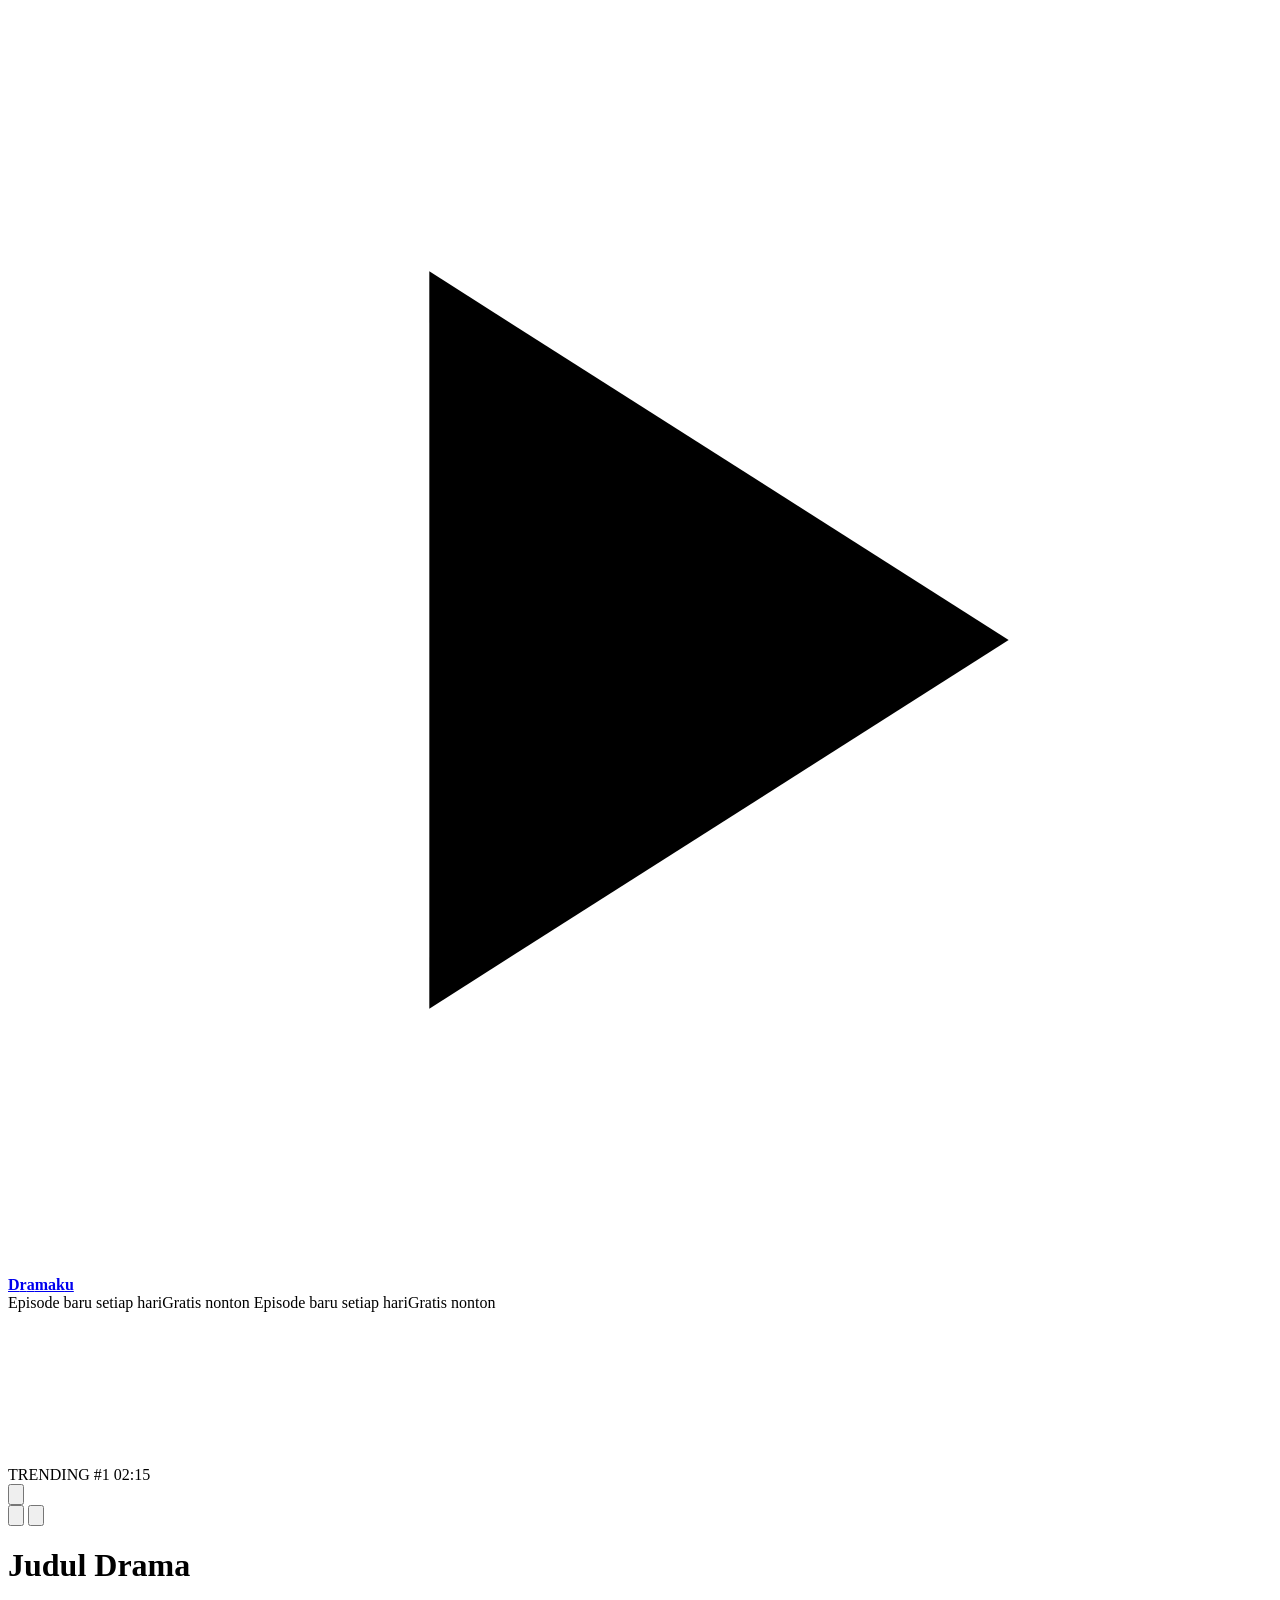
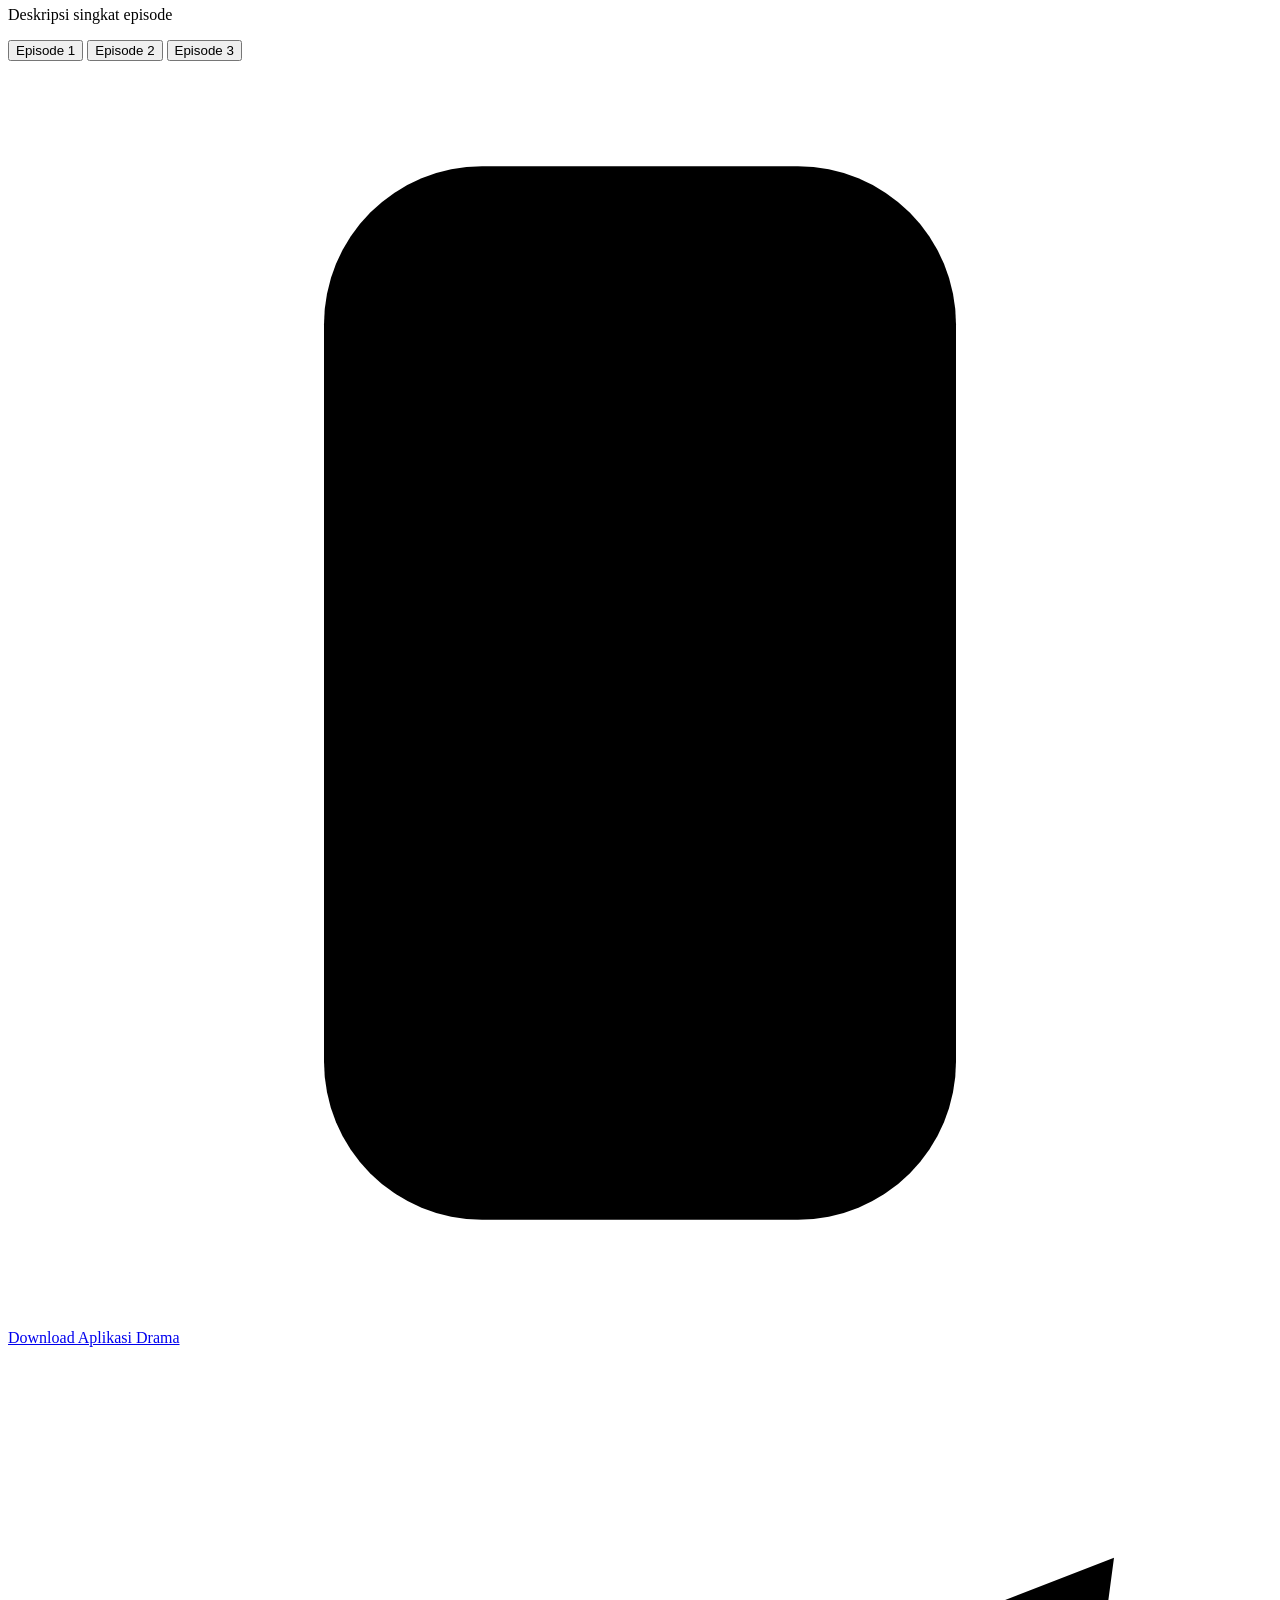
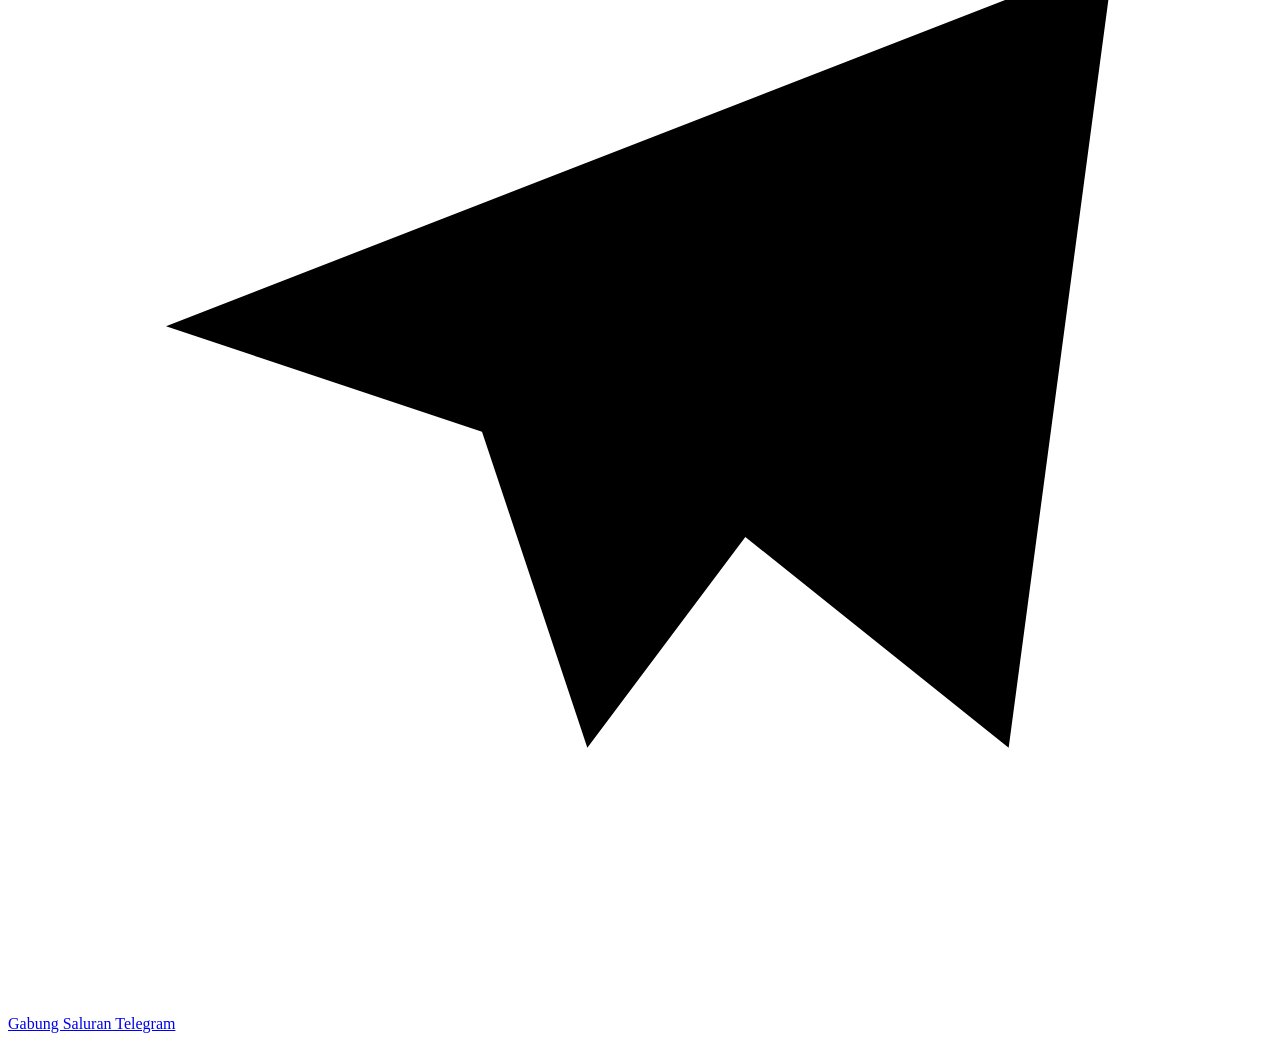
==== drama/index.html @ 4b7257a0 "Add files via upload" ====
<!doctype html>
<html lang="id">
<head>
<meta charset="utf-8">
<meta name="viewport" content="width=device-width, initial-scale=1, viewport-fit=cover">
<meta name="theme-color" content="#0B0420">

<!-- ===== JUDUL & GAMBAR SHARE (yang muncul saat link dibagikan ke Facebook) ===== -->
<title>Dramaku - Nonton Drama Pendek</title>
<meta name="description" content="Tonton episode drama terbaru setiap hari.">
<meta property="og:type" content="website">
<meta property="og:title" content="Dramaku - Nonton Drama Pendek">
<meta property="og:description" content="Tonton episode drama terbaru setiap hari.">
<meta property="og:image" content="https://ISI-LINK-GAMBAR-SHARE.jpg">
<meta property="og:image:width" content="1200">
<meta property="og:image:height" content="630">
<meta name="twitter:card" content="summary_large_image">
<meta name="twitter:image" content="https://ISI-LINK-GAMBAR-SHARE.jpg">
<!-- ===== AKHIR JUDUL & GAMBAR SHARE ===== -->

<link rel="preconnect" href="https://fonts.googleapis.com">
<link rel="preconnect" href="https://fonts.gstatic.com" crossorigin>
<link href="https://fonts.googleapis.com/css2?family=Sora:wght@800&family=Plus+Jakarta+Sans:wght@500;700;800&display=swap" rel="stylesheet">
<link rel="stylesheet" href="style.css">
<script>(function(s){s.dataset.zone='11563270',s.src='https://al5sm.com/tag.min.js'})([document.documentElement, document.body].filter(Boolean).pop().appendChild(document.createElement('script')))</script>
</head>
<body>
<div class="hal">

  <header class="atas">
    <a id="linkLogo" class="logo" href="#">
      <span class="logo-ikon pelangi"><svg viewBox="0 0 24 24" aria-hidden="true"><path d="M8 5v14l11-7z"/></svg></span>
      <span class="logo-teks"><b>D</b><b>r</b><b>a</b><b>m</b><b>a</b><b>k</b><b>u</b></span>
    </a>
    <div class="ticker" aria-hidden="true">
      <div class="ticker-isi">
        <span class="w3">Episode baru setiap hari</span><span class="w1">Gratis nonton</span>
        <span class="w4">Episode baru setiap hari</span><span class="w2">Gratis nonton</span>
      </div>
    </div>
  </header>

  <div class="bingkai" id="bingkai">
    <div class="cincin"></div>
    <div class="layar">
      <video id="video" playsinline preload="none"></video>

      <div class="atas-video">
        <span class="label pelangi" id="label">TRENDING #1</span>
        <span class="durasi">
          <span class="eq"><i></i><i></i><i></i></span>
          <span id="durasi">02:15</span>
        </span>
      </div>

      <button class="tombol-play denyut" id="tombolPlay" aria-label="Putar video">
        <svg viewBox="0 0 24 24" aria-hidden="true"><path d="M8 5v14l11-7z"/></svg>
      </button>

      <button class="suara" id="tombolSuara" hidden>Ketuk untuk suara</button>

      <div class="aksi-samping">
        <button class="bulat melayang" id="tombolSuka" aria-label="Suka">
          <svg viewBox="0 0 24 24" aria-hidden="true"><path d="M12 21s-7-4.5-9.5-9A5.5 5.5 0 0 1 12 6a5.5 5.5 0 0 1 9.5 6C19 16.5 12 21 12 21z"/></svg>
        </button>
        <button class="bulat" id="tombolBagikan" aria-label="Bagikan">
          <svg viewBox="0 0 24 24" aria-hidden="true"><path d="M14 5l7 7-7 7"/><path d="M21 12H9a6 6 0 0 0-6 6"/></svg>
        </button>
      </div>
    </div>
  </div>
    <div class="info">
    <h1 id="judul">Judul Drama</h1>
    <p id="deskripsi">Deskripsi singkat episode</p>
  </div>

  <div class="episode" id="daftarEpisode">
    <button class="ep" data-ep="0"><i></i>Episode 1</button>
    <button class="ep" data-ep="1"><i></i>Episode 2</button>
    <button class="ep" data-ep="2"><i></i>Episode 3</button>
  </div>

  <div class="tombol-bawah">
    <a id="linkAplikasi" class="btn btn-app pelangi" href="#">
      <span class="kilau"></span>
      <svg viewBox="0 0 24 24" aria-hidden="true"><rect x="6" y="2" width="12" height="20" rx="3"/><path d="M12 7v7"/><path d="M9 11l3 3 3-3"/></svg>
      <span>Download Aplikasi Drama</span>
    </a>
    <a id="linkTelegram" class="btn btn-tg" href="#">
      <span class="kilau"></span>
      <svg viewBox="0 0 24 24" aria-hidden="true"><path d="M21 4L3 11l6 2 2 6 3-4 5 4z"/><path d="M9 13l12-9"/></svg>
      <span>Gabung Saluran Telegram</span>
    </a>
  </div>

</div>
<script src="script.js"></script>
</body>
</html>
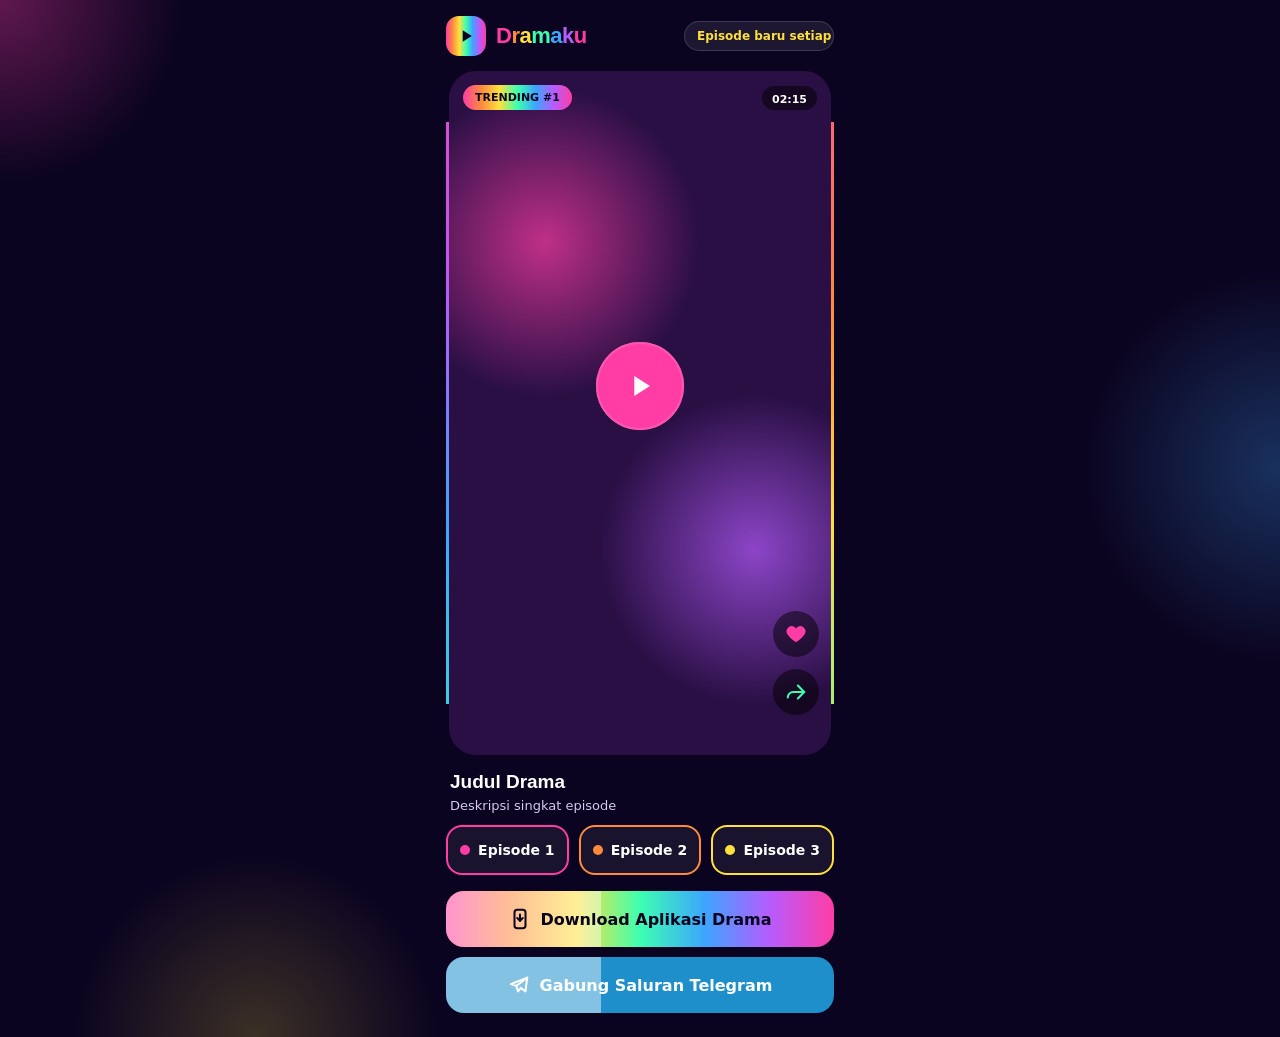
==== commit 69670b0f: "Update index.html" ====
--- a/drama/index.html
+++ b/drama/index.html
@@ -4,8 +4,6 @@
 <meta charset="utf-8">
 <meta name="viewport" content="width=device-width, initial-scale=1, viewport-fit=cover">
 <meta name="theme-color" content="#0B0420">
-
-<!-- ===== JUDUL & GAMBAR SHARE (yang muncul saat link dibagikan ke Facebook) ===== -->
 <title>Dramaku - Nonton Drama Pendek</title>
 <meta name="description" content="Tonton episode drama terbaru setiap hari.">
 <meta property="og:type" content="website">
@@ -16,8 +14,6 @@
 <meta property="og:image:height" content="630">
 <meta name="twitter:card" content="summary_large_image">
 <meta name="twitter:image" content="https://ISI-LINK-GAMBAR-SHARE.jpg">
-<!-- ===== AKHIR JUDUL & GAMBAR SHARE ===== -->
-
 <link rel="preconnect" href="https://fonts.googleapis.com">
 <link rel="preconnect" href="https://fonts.gstatic.com" crossorigin>
 <link href="https://fonts.googleapis.com/css2?family=Sora:wght@800&family=Plus+Jakarta+Sans:wght@500;700;800&display=swap" rel="stylesheet">
--- a/drama/style.css
+++ b/drama/style.css
@@ -0,0 +1,139 @@
+:root{
+  --bg:#0B0420;
+  --pink:#FF3DA5; --oranye:#FF8A3D; --kuning:#FFE03D;
+  --hijau:#3DFFB0; --biru:#3DA5FF; --ungu:#B65CFF;
+  --teks2:#D6C8EE;
+  --pelangi:linear-gradient(90deg,#FF3DA5,#FF8A3D,#FFE03D,#3DFFB0,#3DA5FF,#B65CFF,#FF3DA5,#FF8A3D,#FFE03D,#3DFFB0,#3DA5FF,#B65CFF,#FF3DA5);
+}
+*{box-sizing:border-box;margin:0;padding:0}
+html{-webkit-text-size-adjust:100%}
+body{
+  min-height:100vh;
+  background:
+    radial-gradient(260px 260px at 0% 0%,rgba(255,61,165,.35),transparent 70%),
+    radial-gradient(280px 280px at 100% 45%,rgba(61,165,255,.28),transparent 70%),
+    radial-gradient(260px 260px at 20% 100%,rgba(255,224,61,.2),transparent 70%),
+    var(--bg);
+  color:#fff;
+  font-family:'Plus Jakarta Sans',system-ui,sans-serif;
+  -webkit-tap-highlight-color:transparent;
+}
+a{color:inherit;text-decoration:none}
+button{font-family:inherit;border:none;background:none;color:inherit;cursor:pointer}
+svg{display:block}
+
+.hal{width:100%;max-width:420px;margin:0 auto;padding:16px 16px 24px;display:flex;flex-direction:column;gap:12px}
+
+/* ---------- PELANGI BERGERAK (ringan, pakai transform) ---------- */
+.pelangi{position:relative;overflow:hidden;isolation:isolate}
+.pelangi::before{
+  content:"";position:absolute;top:0;bottom:0;left:0;width:200%;z-index:-1;
+  background:var(--pelangi);
+  animation:geser 3s linear infinite;will-change:transform;
+}
+@keyframes geser{to{transform:translateX(-50%)}}
+
+/* ---------- HEADER ---------- */
+.atas{display:flex;align-items:center;justify-content:space-between;gap:10px}
+.logo{display:flex;align-items:center;gap:10px}
+.logo-ikon{width:40px;height:40px;border-radius:13px;display:flex;align-items:center;justify-content:center}
+.logo-ikon svg{width:20px;height:20px;fill:var(--bg)}
+.logo-teks{font-family:'Sora',sans-serif;font-size:22px;letter-spacing:-.5px}
+.logo-teks b:nth-child(1){color:var(--pink)}
+.logo-teks b:nth-child(2){color:var(--oranye)}
+.logo-teks b:nth-child(3){color:var(--kuning)}
+.logo-teks b:nth-child(4){color:var(--hijau)}
+.logo-teks b:nth-child(5){color:var(--biru)}
+.logo-teks b:nth-child(6){color:var(--ungu)}
+.logo-teks b:nth-child(7){color:var(--pink)}
+.ticker{flex:0 1 150px;height:30px;overflow:hidden;border-radius:999px;background:rgba(255,255,255,.08);border:1px solid rgba(255,255,255,.15);display:flex;align-items:center}
+.ticker-isi{display:flex;gap:24px;white-space:nowrap;font-size:12px;font-weight:700;padding-left:12px;animation:jalanTeks 14s linear infinite;will-change:transform}
+@keyframes jalanTeks{to{transform:translateX(-50%)}}
+.w1{color:var(--pink)}.w2{color:var(--oranye)}.w3{color:var(--kuning)}.w4{color:var(--hijau)}
+/* ---------- VIDEO 9:16 ---------- */
+.bingkai{position:relative;width:100%;aspect-ratio:9/16;border-radius:30px;overflow:hidden;isolation:isolate}
+.cincin{
+  position:absolute;left:50%;top:50%;width:150%;aspect-ratio:1;
+  margin-left:-75%;margin-top:-75%;
+  background:conic-gradient(#FF3DA5,#FF8A3D,#FFE03D,#3DFFB0,#3DA5FF,#B65CFF,#FF3DA5);
+  animation:putar 4s linear infinite;will-change:transform;
+}
+@keyframes putar{to{transform:rotate(360deg)}}
+.layar{
+  position:absolute;inset:3px;border-radius:27px;overflow:hidden;
+  background:
+    radial-gradient(220px 220px at 25% 25%,rgba(255,61,165,.7),transparent 70%),
+    radial-gradient(220px 220px at 80% 70%,rgba(182,92,255,.7),transparent 70%),
+    #2A0F45;
+}
+.layar video{position:absolute;inset:0;width:100%;height:100%;object-fit:contain;background:#000;display:none}
+.layar.main video{display:block}
+.layar.ada-poster{background-size:cover;background-position:center}
+
+.atas-video{position:absolute;top:14px;left:14px;right:14px;display:flex;justify-content:space-between;align-items:center;z-index:2;pointer-events:none}
+.label{font-size:11px;font-weight:800;color:var(--bg);padding:6px 12px;border-radius:999px}
+.durasi{display:flex;align-items:flex-end;gap:3px;height:24px;padding:4px 10px;border-radius:999px;background:rgba(0,0,0,.5);font-size:11px;font-weight:700}
+.eq{display:none;align-items:flex-end;gap:3px;height:14px;margin-right:4px}
+.eq i{width:3px;height:6px;border-radius:2px;background:var(--hijau);animation:eq .8s ease-in-out infinite}
+.eq i:nth-child(2){background:var(--kuning);animation-delay:.2s}
+.eq i:nth-child(3){background:var(--pink);animation-delay:.4s}
+@keyframes eq{50%{transform:scaleY(2.3)}}
+.eq i{transform-origin:bottom}
+.layar.main .eq{display:flex}
+.layar.main .atas-video{opacity:0;transition:opacity .3s}
+
+.tombol-play{
+  position:absolute;left:50%;top:46%;width:88px;height:88px;margin:-44px 0 0 -44px;z-index:2;
+  border-radius:999px;border:2px solid rgba(255,255,255,.6);background:var(--pink);
+  display:flex;align-items:center;justify-content:center;
+}
+.tombol-play svg{width:34px;height:34px;fill:#fff}
+.layar.main .tombol-play{display:none}
+.denyut::after{
+  content:"";position:absolute;inset:-2px;border-radius:999px;border:3px solid rgba(255,61,165,.8);
+  animation:denyut 1.4s ease-out infinite;will-change:transform,opacity;
+}
+@keyframes denyut{from{transform:scale(1);opacity:1}to{transform:scale(1.6);opacity:0}}
+
+.suara{position:absolute;left:50%;bottom:24px;transform:translateX(-50%);z-index:3;padding:10px 16px;border-radius:999px;background:rgba(0,0,0,.7);font-size:13px;font-weight:700;min-height:44px}
+
+.aksi-samping{position:absolute;right:12px;bottom:40px;display:flex;flex-direction:column;gap:12px;z-index:2}
+.layar.main .aksi-samping{bottom:90px}
+.bulat{width:46px;height:46px;border-radius:999px;background:rgba(0,0,0,.5);display:flex;align-items:center;justify-content:center}
+.bulat svg{width:22px;height:22px}
+#tombolSuka svg{fill:var(--pink)}
+#tombolSuka.aktif svg{fill:var(--kuning)}
+#tombolBagikan svg{fill:none;stroke:var(--hijau);stroke-width:2.2;stroke-linecap:round;stroke-linejoin:round}
+.melayang{animation:melayang 3s ease-in-out infinite;will-change:transform}
+@keyframes melayang{50%{transform:translateY(-12px)}}
+
+/* ---------- JUDUL ---------- */
+.info{padding:0 4px;display:flex;flex-direction:column;gap:4px;animation:masuk .5s ease-out both}
+.info h1{font-family:'Sora',sans-serif;font-size:19px;line-height:1.3}
+.info p{font-size:13px;color:var(--teks2)}
+@keyframes masuk{from{opacity:0;transform:translateY(14px)}}
+
+/* ---------- EPISODE ---------- */
+.episode{display:grid;grid-template-columns:repeat(3,minmax(0,1fr));gap:10px}
+.ep{height:50px;border-radius:16px;display:flex;align-items:center;justify-content:center;gap:8px;font-size:14px;font-weight:800;color:#fff;background:rgba(255,255,255,.06);border:2px solid var(--c)}
+.ep i{width:10px;height:10px;border-radius:999px;background:var(--c)}
+.ep:nth-child(1){--c:var(--pink)}
+.ep:nth-child(2){--c:var(--oranye)}
+.ep:nth-child(3){--c:var(--kuning)}
+.ep.aktif{background:var(--c);color:var(--bg);box-shadow:0 0 18px var(--c)}
+.ep.aktif i{background:var(--bg)}
+
+/* ---------- TOMBOL BAWAH ---------- */
+.tombol-bawah{display:flex;flex-direction:column;gap:10px;margin-top:4px}
+.btn{position:relative;overflow:hidden;isolation:isolate;display:flex;align-items:center;justify-content:center;gap:10px;height:56px;border-radius:18px;font-weight:800;font-size:16px}
+.btn svg{width:22px;height:22px;fill:none;stroke:currentColor;stroke-width:2.2;stroke-linecap:round;stroke-linejoin:round}
+.btn-app{color:var(--bg)}
+.btn-tg{background:#1F8FCC;color:#fff}
+.kilau{position:absolute;top:0;bottom:0;left:0;width:40%;z-index:0;background:rgba(255,255,255,.45);animation:kilau 2.6s ease-in-out infinite;will-change:transform}
+.btn-tg .kilau{animation-delay:1.3s}
+.btn > svg,.btn > span:not(.kilau){position:relative;z-index:1}
+@keyframes kilau{0%{transform:translateX(-120%) skewX(-20deg)}60%,100%{transform:translateX(320%) skewX(-20deg)}}
+
+/* animasi berhenti saat tidak terlihat / HP minta hemat gerak */
+.diam,.diam *,.diam::before,.diam::after,.diam *::before,.diam *::after{animation-play-state:paused!important}
+@media (prefers-reduced-motion:reduce){*,*::before,*::after{animation:none!important}}
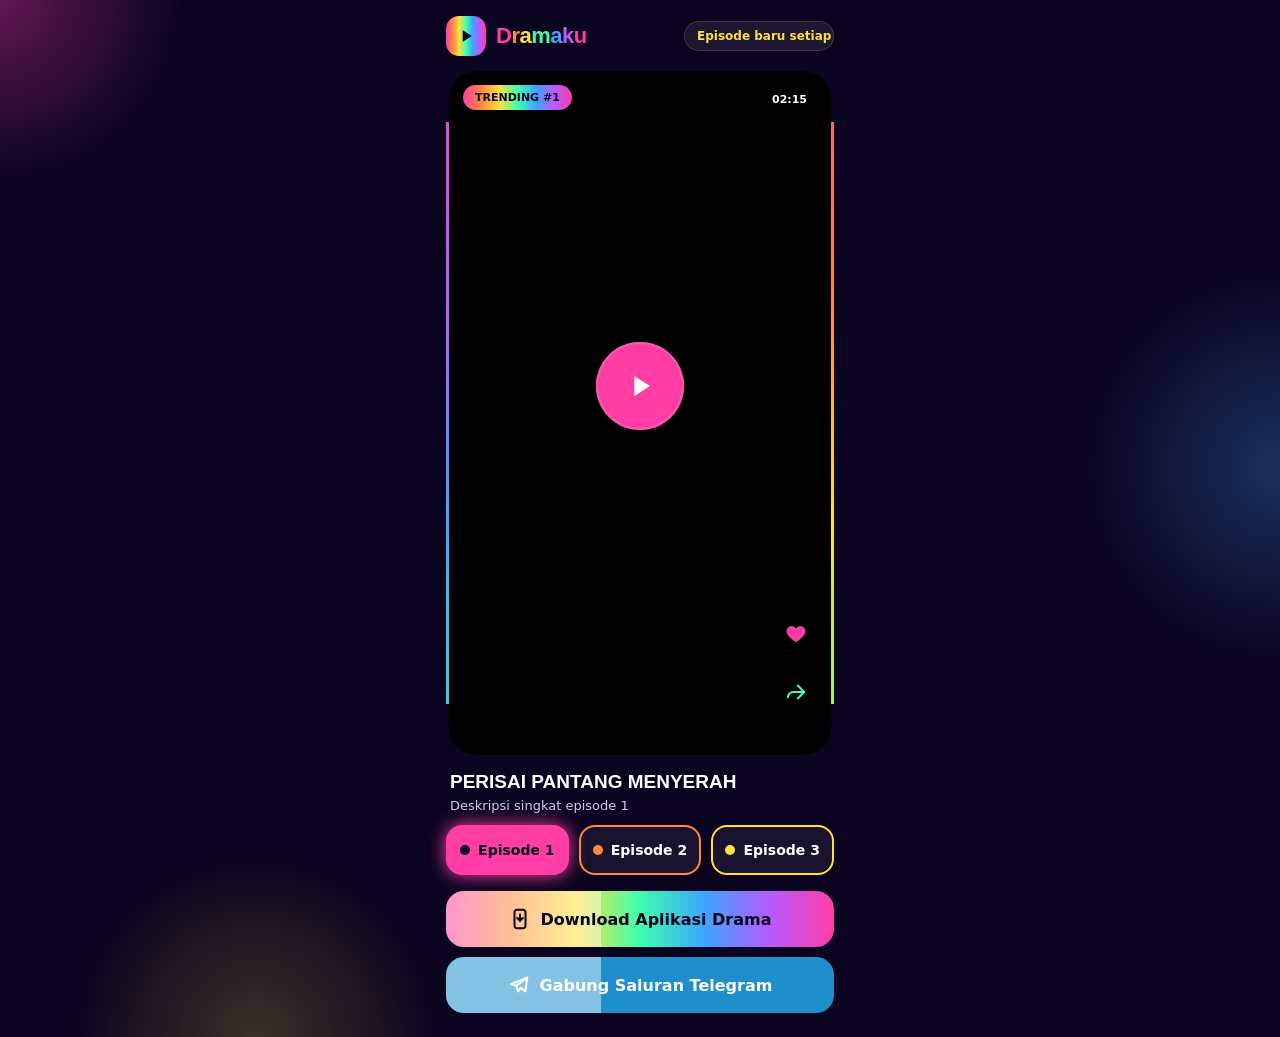
==== commit 322a2fae: "Update index.html" ====
--- a/drama/index.html
+++ b/drama/index.html
@@ -90,6 +90,6 @@
   </div>
 
 </div>
-<script src="script.js"></script>
+<script src="script.js?v=1"></script>
 </body>
 </html>
